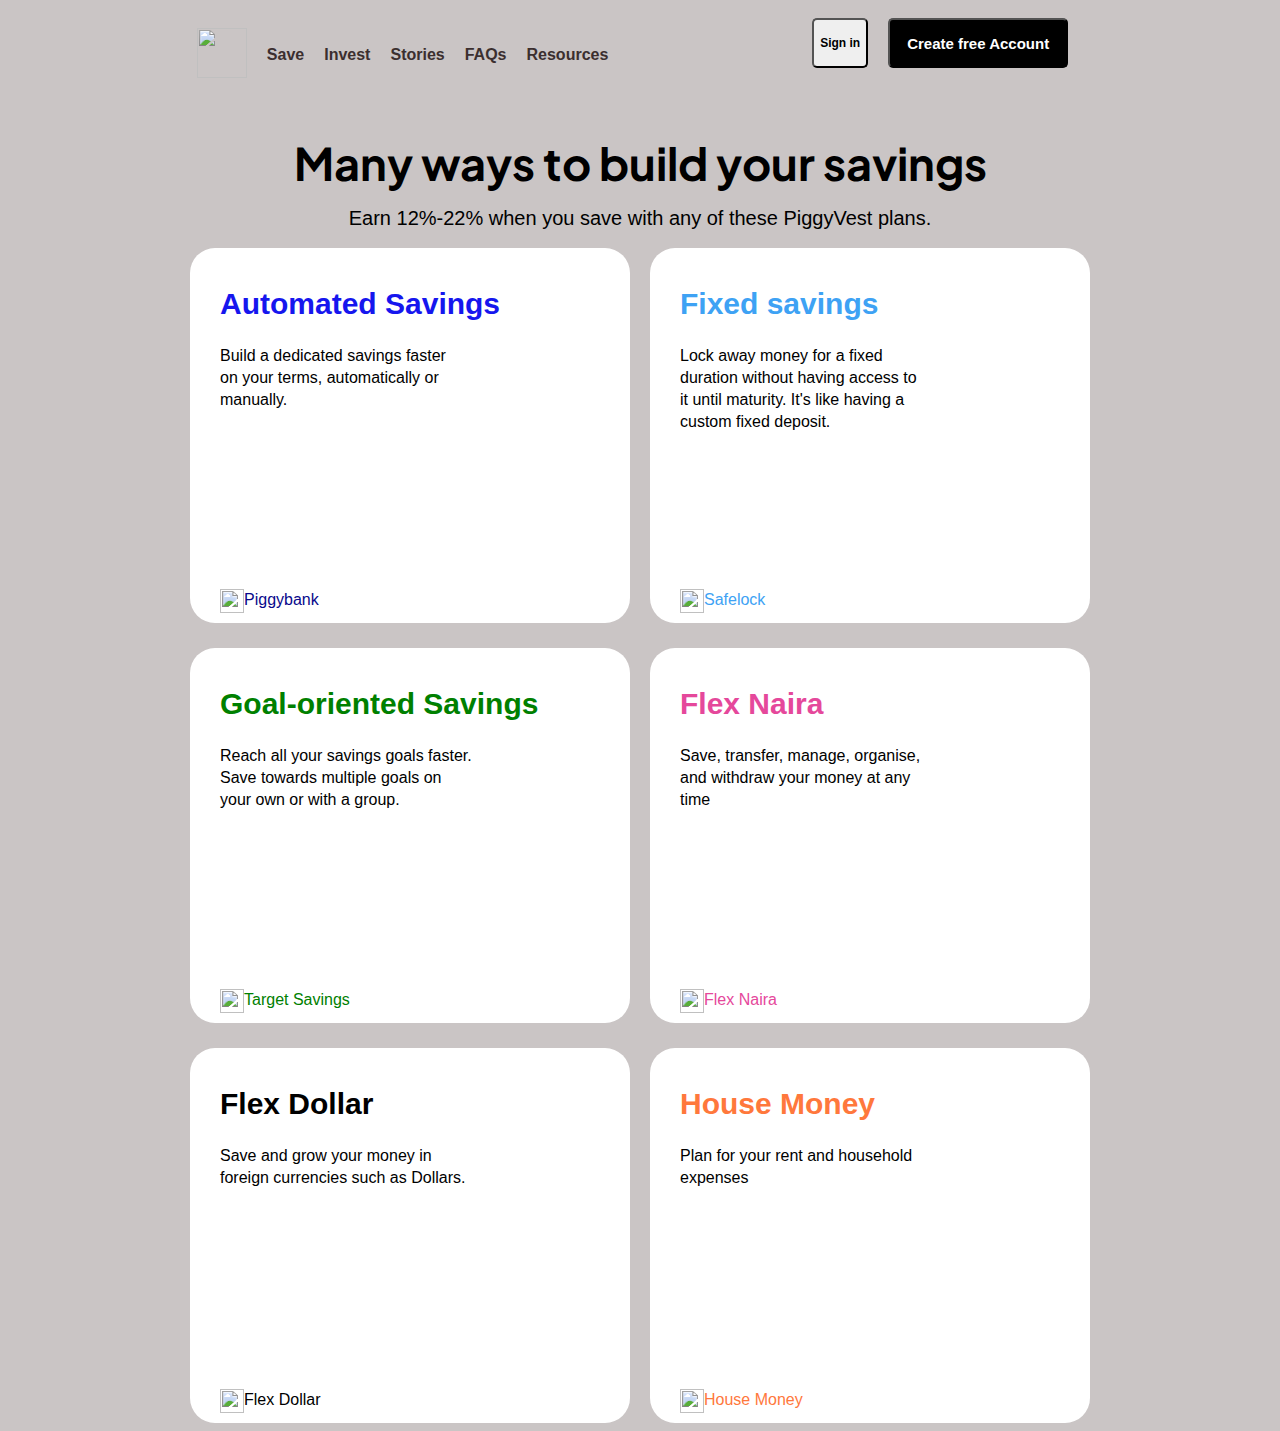
==== index.html @ 69603039 "piggyvest" ====
<html lang="en">
<head>
    <meta charset="UTF-8">
    <meta name="viewport" content="width=device-width, initial-scale=1.0">
    <title>Document</title>
    <link rel="stylesheet" href="piggy.css">
    <link rel="preconnect" href="https://fonts.googleapis.com">
<link rel="preconnect" href="https://fonts.gstatic.com" crossorigin>
<link href="https://fonts.googleapis.com/css2?family=Plus+Jakarta+Sans:ital,wght@0,200..800;1,200..800&display=swap" rel="stylesheet">
</head>
<body >
    <div class="container mother">
        <div class="container child1">
            <img src="../piggyvest/piggyvest.png" alt="" id="logo">
            <a href="">Save</a>
            <a href="">Invest</a>
            <a href="">Stories</a>
            <a href="">FAQs</a>
            <a href="">Resources</a>
        </div>
        <div class="container child2">
            <button class="but1">Sign in</button>
            <button class="but2" >Create free Account</button>
        </div>
    </div>

    <div class="center-div">
        <div class="content">
            <p>Many ways to build your savings</p>
            <span>Earn 12%-22% when you save with any of these PiggyVest plans.</span>
        </div>

        <div class="cards">
            <div class="card card1">
            <div>
                <p style="color: rgb(22, 22, 238);">Automated Savings</p>
                <span>Build a dedicated savings faster <br> on your terms, automatically or <br> manually.</span>
            </div>
            <div class="card-bottom">
                    <img src="../piggyvest/subdirectory_arrow_right_24dp_0000F5_FILL0_wght400_GRAD0_opsz24.png" alt="" width="24px" class="icon">

                    <span class="text1">Piggybank</span>
                </div>
            </div>
            <div class=" card card2">
                <div>
                    <p style="color: rgb(62, 162, 244);">Fixed savings</p>
                    <span>Lock away money for a fixed <br> duration without having access to <br> it until maturity. It's like having a <br> custom fixed deposit.</span>
                </div>
                <div class="card-bottom">
                    <img src="../piggyvest/subdirectory_arrow_right_24dp_2295F2_FILL0_wght400_GRAD0_opsz24.png" alt="" class="icon" width="24px">

                  <span class="text2">Safelock</span>
            </div>
            </div>
        </div>

        <div class="cards">
            <div class="card card3">
                <div>
                <p style="color: green;">Goal-oriented Savings</p>
                <span>Reach all your savings goals faster. <br> Save towards multiple goals on <br> your own or with a group.</span>
                </div>
                <div class="card-bottom">
                    <img src="../piggyvest/subdirectory_arrow_right_24dp_75FB4C_FILL0_wght400_GRAD0_opsz24.png" alt="" width="24px" class="icon">
                    <span class="text3">Target Savings</span>
                </div>
            </div>
            <div class="card card4">
                <div>
                <p style="color: rgb(229, 72, 155)">Flex Naira</p>
                <span>Save, transfer, manage, organise, <br> and withdraw your money at any <br> time</span>
                </div>
                <div class="card-bottom">
                    <img src="../piggyvest/subdirectory_arrow_right_24dp_E5489B_FILL0_wght400_GRAD0_opsz24.png" alt="" width="24px" class="icon">
                    <span class="text4">Flex Naira</span>
                </div>
            </div>
        </div>

        <div class="cards">
            <div class="card card5">
                <div>
                <p>Flex Dollar</p>
                <span>Save and grow your money in <br>foreign currencies such as Dollars.
                </span>
            </div>
            <div class="card-bottom">
                   <img src="../piggyvest/subdirectory_arrow_right_24dp_000000_FILL0_wght400_GRAD0_opsz24.png" alt="" class="icon" width="24px">
                    <span class="text5">Flex Dollar</span>
            </div>
            </div>
            <div class="card card6">
                <div>
                <p style="color: rgb(255, 120, 60)">House Money</p>
                <span>Plan for your rent and household <br>expenses</span>
                </div>
                <div class="card-bottom">
                    <img src="../piggyvest/subdirectory_arrow_right_24dp_FF783C_FILL0_wght400_GRAD0_opsz24.png" alt="" class="icon" width="24px">
                    <span class="text6" style="orange">House Money</span>
                </div>
            </div>
        </div>

    </div>
</body>
</html>
---- piggy.css ----
#logo {
    
    height: 50px;
    margin-top: 20px;
    
}

a {
    color: rgb(59, 47, 47);
    text-decoration: none;
    font-weight: 700;
    margin-top: 38px;
}

.container {
    display: flex;
}

.mother {
    justify-content: space-evenly;
}

.child1 {
    gap: 20px;
}



.child2{
    
    height: 50px;
    margin-bottom: 35px;
    padding: 10px 15px;
    font-weight: bold;
    font-size: 15px;
    cursor: pointer;
    gap: 20px;

}

.but2 {
    background-color: black;
    color: white;
    border-radius: 5px;
    width: 180px;
    font-weight: bold;
    font-size: 15px;
    
}

.but1 {
    border-radius: 5px;
    font-weight: bold;
    font-size: 12px;
}

.center-div {
    
}

body {
    font-family: 'plus Jarkata sans', sans-serif;
}

body {
    background-color:rgb(202, 197, 197) ;
}

.content {
    text-align: center;
    
    justify-content: center;
    align-items: center;
    line-height: 10px;
    
}

.content p {
    font-size: 45px;
    font-weight: bolder;
    font-family: 'plus Jakarta Sans', sans-serif;
}

.content span {
    font-size: 20px;
}

.cards {
    display: flex;
    gap: 20px;
    margin-top: 25px;
    justify-content: center;
    
}

.card {
    height: 350px;
    width: 400px;
    background-color: white;
    border-radius: 25px;
    padding: 15px 10px 10px 30px;
    line-height: 22px;
    display: flex;
    justify-content: space-between;
    flex-direction: column;
}

.card1 {
    
}

.cards p {
    font-size: 30px;
    font-weight: 600;

}

.card-bottom {
    display: flex;
    
}

.card1:hover {
    background-color: rgb(8, 8, 139);
    color: white;
}
.card1 p, .text1 {
    color:rgb(8, 8, 139); 
}

.card2:hover {
    background-color: rgb(62, 162, 244); 
    color: white;   
}

.card2 p, .text2 {
    color: rgb(62, 162, 244);
}
 
.card3:hover {
    background-color: green;
    color: white;
}

.card3 p, .text3 {
    color: green;
}

.card4:hover {
    background-color:rgb(229, 72, 155) ;
    color: white;
}

.card4 p, .text4 {
    color: rgb(229, 72, 155);
}

.card5:hover {
    background-color: black;
    color: white;
}

.card6:hover {
    background-color: rgb(255, 120, 60);
    color: white;
}

.card6 p, .text6 {
    color: rgb(255, 120, 60);
}

.card:hover p, .card:hover .text1, .card:hover .text2, .card:hover .text3, .card:hover .text4, .card:hover .text5, .card:hover .text6  {
    color: white!important;
}

.icon2 {
    display: none;
}

.card:hover .icon {
    content: url(../images/subdirectory_arrow_right_24dp_FFFFFF_FILL0_wght400_GRAD0_opsz24.png);
}

.card:hover .icon1 {
    display: none;
}
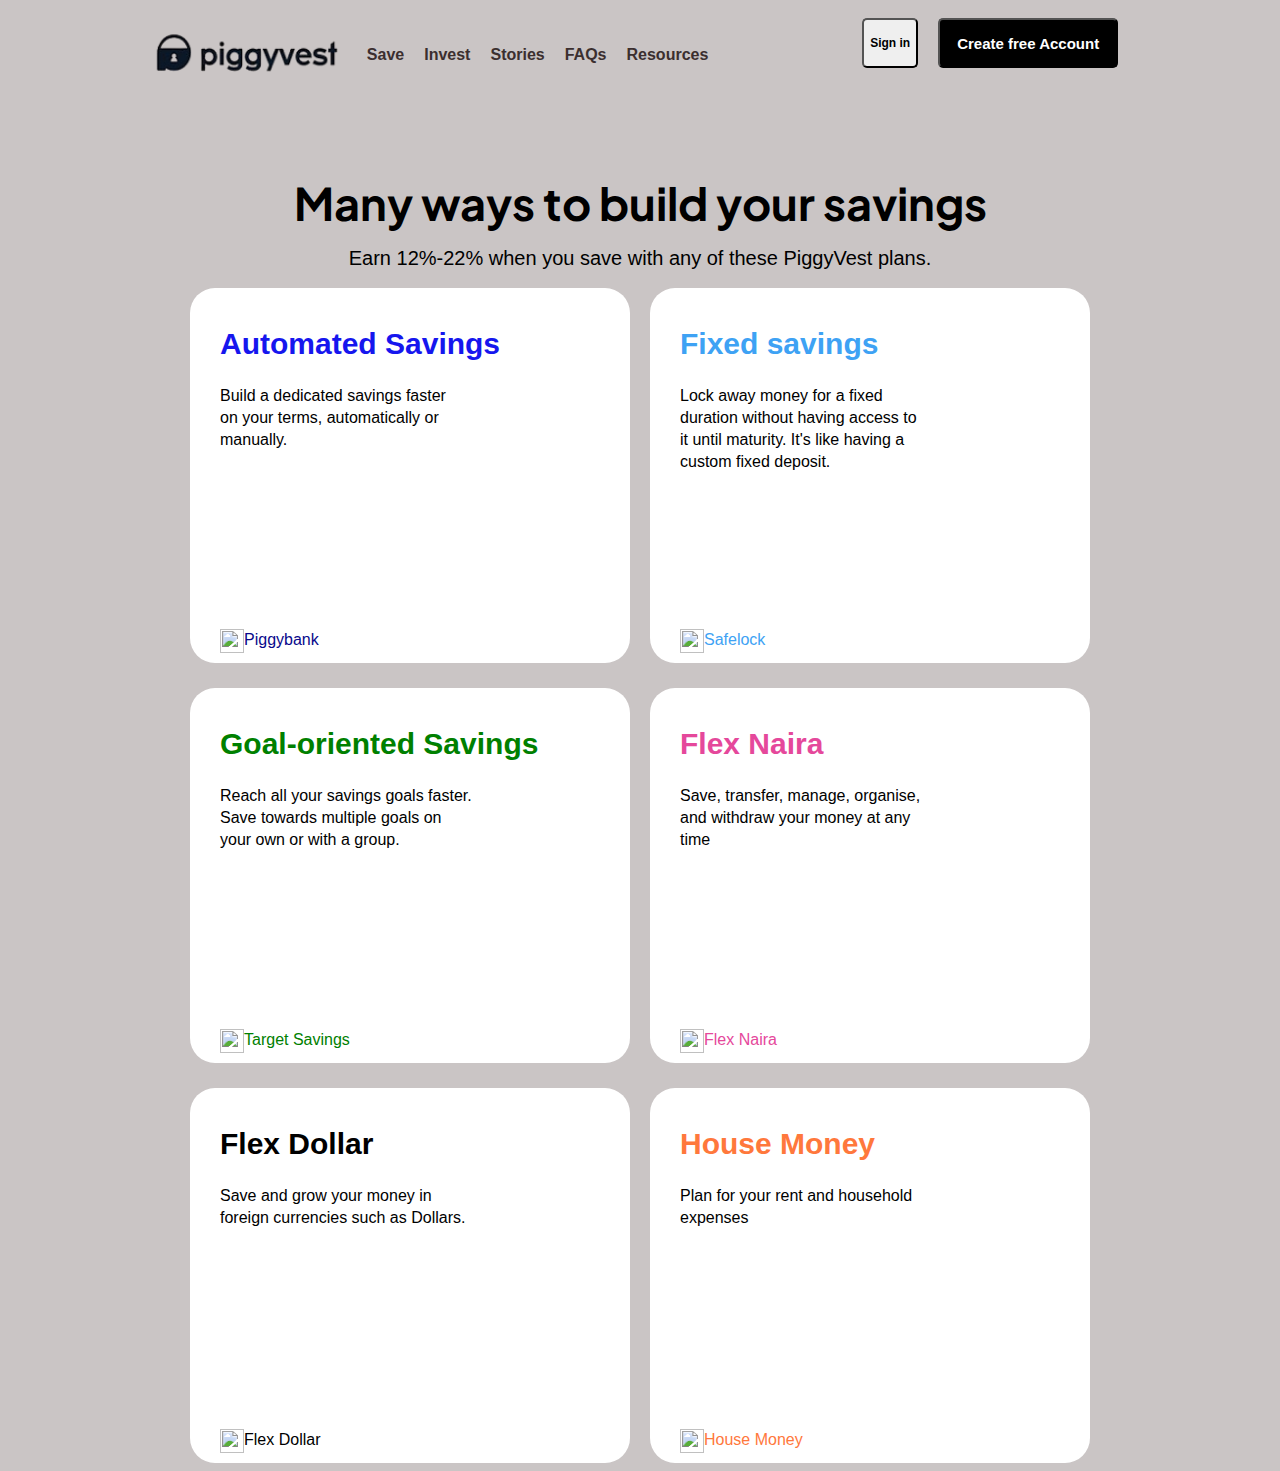
==== commit be48041e: "change of name to index" ====
--- a/index.html
+++ b/index.html
@@ -11,7 +11,7 @@
 <body >
     <div class="container mother">
         <div class="container child1">
-            <img src="../piggyvest/piggyvest.png" alt="" id="logo">
+            <img src="./logo.png" alt="" id="logo">
             <a href="">Save</a>
             <a href="">Invest</a>
             <a href="">Stories</a>
--- a/piggy.css
+++ b/piggy.css
@@ -1,7 +1,8 @@
 #logo {
     
-    height: 50px;
-    margin-top: 20px;
+    height: 200px;
+    margin-top: -55px;
+    width: 200px;
     
 }
 
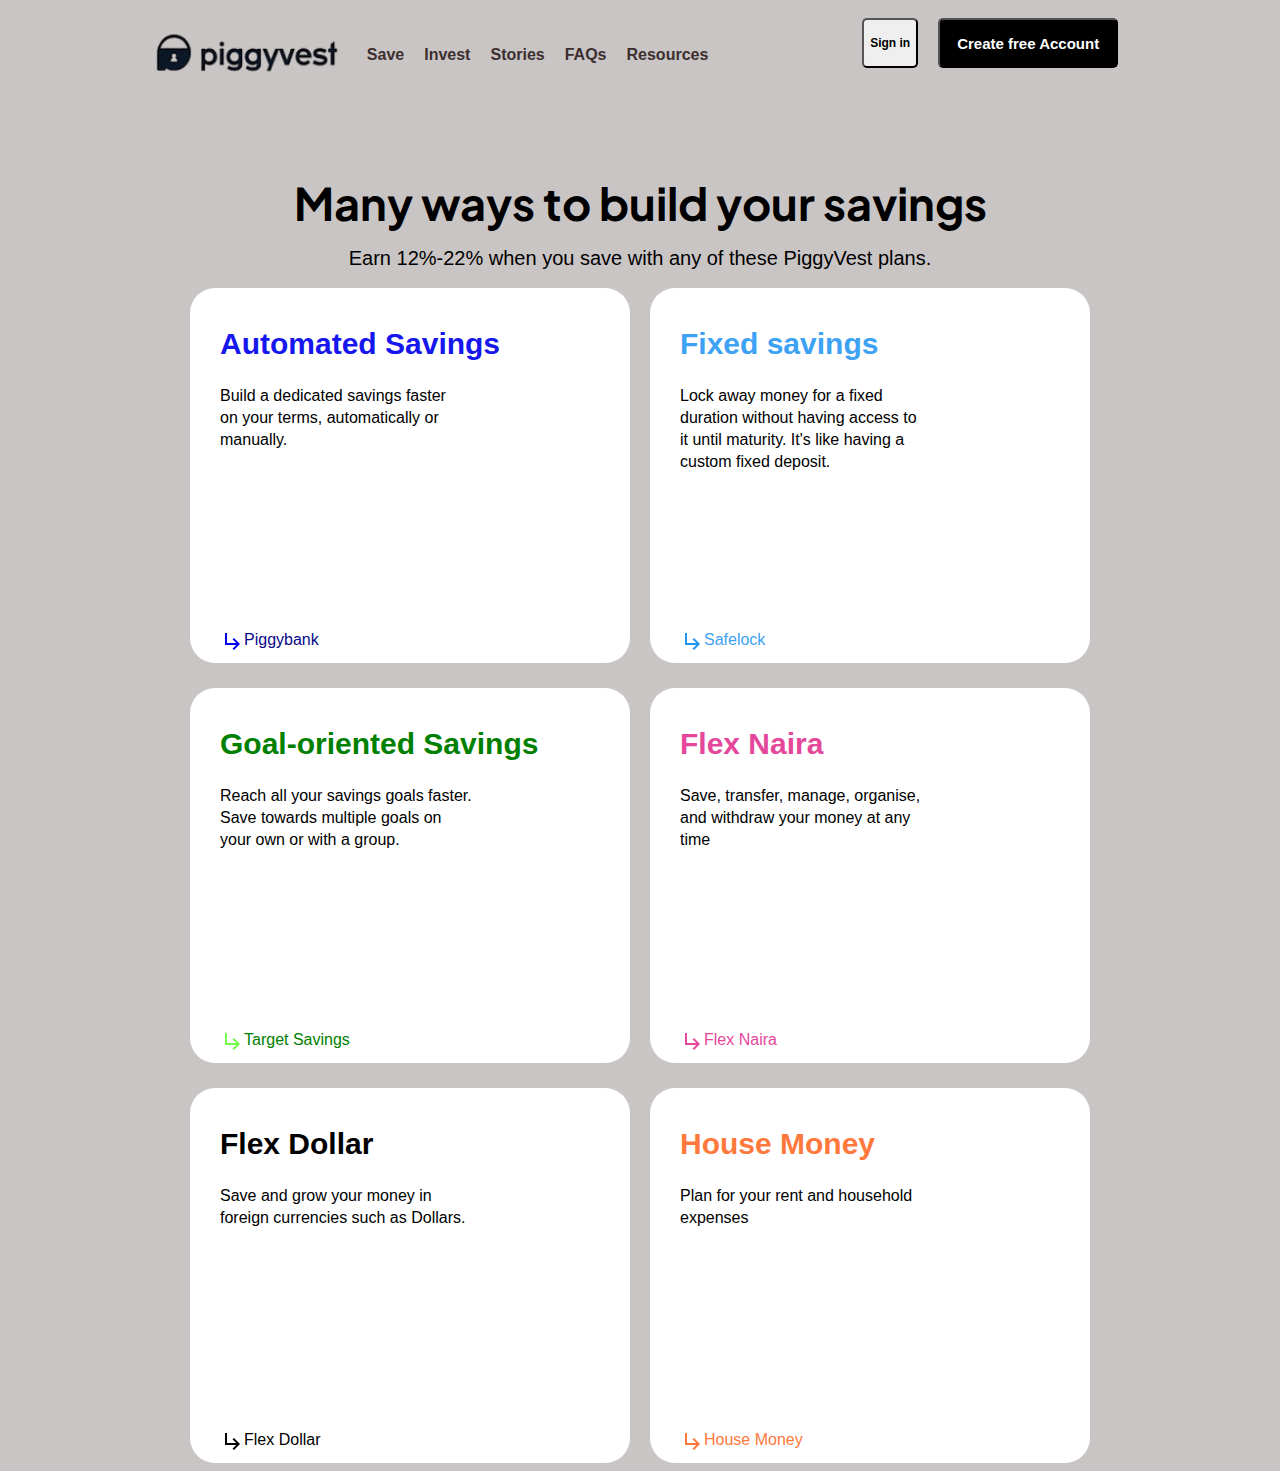
==== commit 805c8ff1: "change of image directory" ====
--- a/index.html
+++ b/index.html
@@ -37,7 +37,7 @@
                 <span>Build a dedicated savings faster <br> on your terms, automatically or <br> manually.</span>
             </div>
             <div class="card-bottom">
-                    <img src="../piggyvest/subdirectory_arrow_right_24dp_0000F5_FILL0_wght400_GRAD0_opsz24.png" alt="" width="24px" class="icon">
+                    <img src="./subdirectory_arrow_right_24dp_0000F5_FILL0_wght400_GRAD0_opsz24.png" alt="" width="24px" class="icon">
 
                     <span class="text1">Piggybank</span>
                 </div>
@@ -48,7 +48,7 @@
                     <span>Lock away money for a fixed <br> duration without having access to <br> it until maturity. It's like having a <br> custom fixed deposit.</span>
                 </div>
                 <div class="card-bottom">
-                    <img src="../piggyvest/subdirectory_arrow_right_24dp_2295F2_FILL0_wght400_GRAD0_opsz24.png" alt="" class="icon" width="24px">
+                    <img src="./subdirectory_arrow_right_24dp_2295F2_FILL0_wght400_GRAD0_opsz24.png" alt="" class="icon" width="24px">
 
                   <span class="text2">Safelock</span>
             </div>
@@ -62,7 +62,7 @@
                 <span>Reach all your savings goals faster. <br> Save towards multiple goals on <br> your own or with a group.</span>
                 </div>
                 <div class="card-bottom">
-                    <img src="../piggyvest/subdirectory_arrow_right_24dp_75FB4C_FILL0_wght400_GRAD0_opsz24.png" alt="" width="24px" class="icon">
+                    <img src="./subdirectory_arrow_right_24dp_75FB4C_FILL0_wght400_GRAD0_opsz24.png" alt="" width="24px" class="icon">
                     <span class="text3">Target Savings</span>
                 </div>
             </div>
@@ -72,7 +72,7 @@
                 <span>Save, transfer, manage, organise, <br> and withdraw your money at any <br> time</span>
                 </div>
                 <div class="card-bottom">
-                    <img src="../piggyvest/subdirectory_arrow_right_24dp_E5489B_FILL0_wght400_GRAD0_opsz24.png" alt="" width="24px" class="icon">
+                    <img src="./subdirectory_arrow_right_24dp_E5489B_FILL0_wght400_GRAD0_opsz24.png" alt="" width="24px" class="icon">
                     <span class="text4">Flex Naira</span>
                 </div>
             </div>
@@ -86,7 +86,7 @@
                 </span>
             </div>
             <div class="card-bottom">
-                   <img src="../piggyvest/subdirectory_arrow_right_24dp_000000_FILL0_wght400_GRAD0_opsz24.png" alt="" class="icon" width="24px">
+                   <img src="./subdirectory_arrow_right_24dp_000000_FILL0_wght400_GRAD0_opsz24.png" alt="" class="icon" width="24px">
                     <span class="text5">Flex Dollar</span>
             </div>
             </div>
@@ -96,7 +96,7 @@
                 <span>Plan for your rent and household <br>expenses</span>
                 </div>
                 <div class="card-bottom">
-                    <img src="../piggyvest/subdirectory_arrow_right_24dp_FF783C_FILL0_wght400_GRAD0_opsz24.png" alt="" class="icon" width="24px">
+                    <img src="./subdirectory_arrow_right_24dp_FF783C_FILL0_wght400_GRAD0_opsz24.png" alt="" class="icon" width="24px">
                     <span class="text6" style="orange">House Money</span>
                 </div>
             </div>
